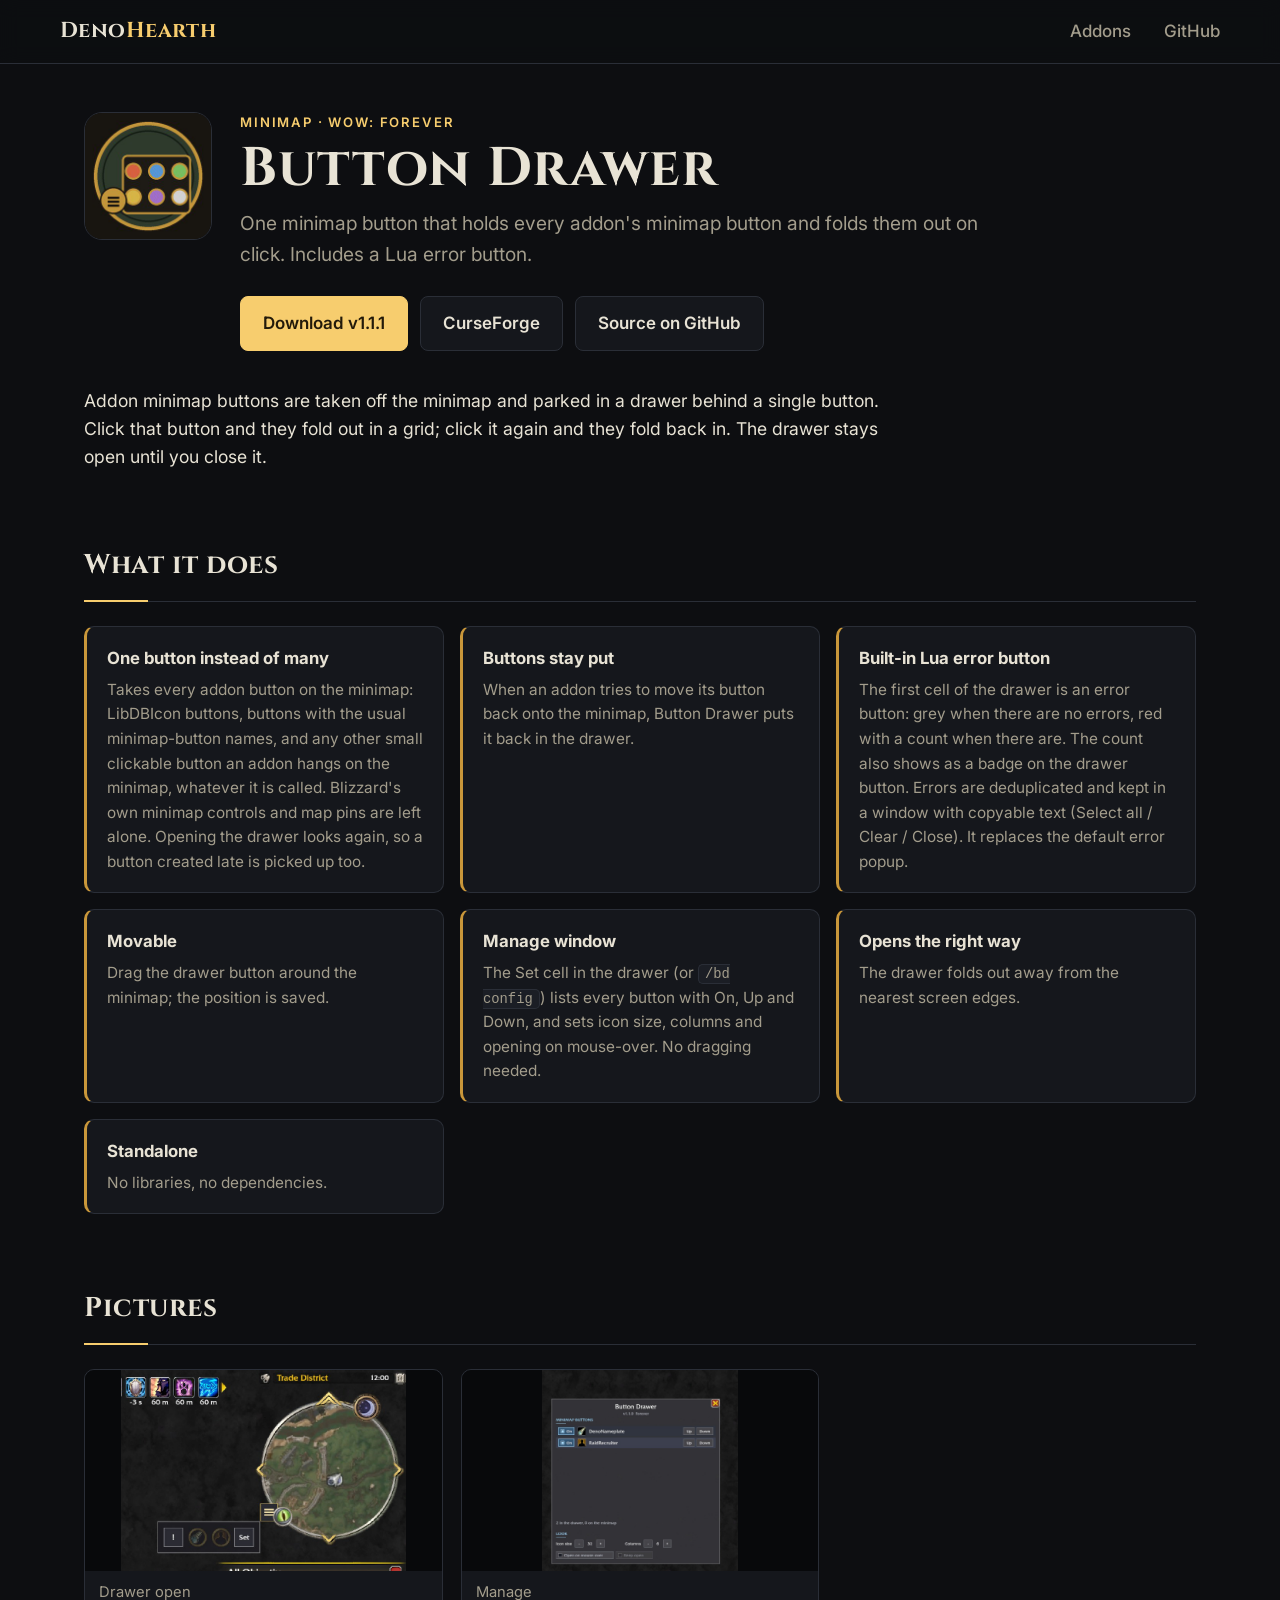
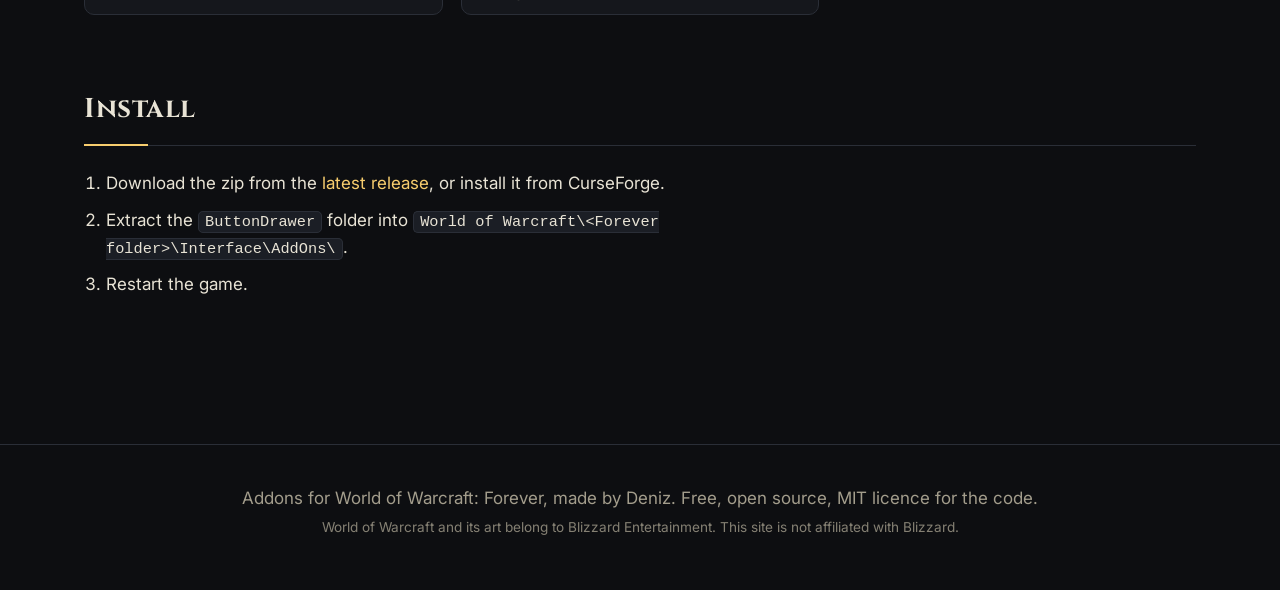
==== addons/button-drawer.html @ a5ec211a "Button Drawer 1.1.1, Deno Map 4K 1.3.0 Co-Authored-By: Claude Opus 5.5 <noreply@anthropic.com>" ====
<!doctype html>
<html lang="en">
<head>
<meta charset="utf-8">
<meta name="viewport" content="width=device-width, initial-scale=1">
<title>Button Drawer - addon for WoW: Forever</title>
<meta name="description" content="One minimap button that holds every addon&#x27;s minimap button and folds them out on click. Includes a Lua error button.">
<meta property="og:title" content="Button Drawer - addon for WoW: Forever">
<meta property="og:description" content="One minimap button that holds every addon&#x27;s minimap button and folds them out on click. Includes a Lua error button.">
<meta property="og:image" content="https://denohearth.github.io/img/banner.jpg">
<meta name="keywords" content="World of Warcraft Forever addons, WoW Forever addon, Classic Plus addons, 4K world map, HD minimap, nameplates, raid recruiting, DoT tracker, minimap button">
<link rel="preconnect" href="https://fonts.googleapis.com">
<link rel="preconnect" href="https://fonts.gstatic.com" crossorigin>
<link href="https://fonts.googleapis.com/css2?family=Cinzel:wght@600;700&family=Inter:wght@400;500;600&display=swap" rel="stylesheet">
<link rel="stylesheet" href="../assets/site.css">
<link rel="icon" href="../img/favicon.png">
</head>
<body>
<header class="top">
  <a class="brand" href="../index.html">Deno<span>Hearth</span></a>
  <nav>
    <a href="../index.html#addons">Addons</a>
    <a href="https://github.com/DenoHearth">GitHub</a>
  </nav>
</header>

<main class="addon">
  
  <section class="head">
    <img class="logo" src="../img/button-drawer-logo.jpg" alt="" width="128" height="128">
    <div>
      <p class="kind">Minimap · WoW: Forever</p>
      <h1>Button Drawer</h1>
      <p class="lead">One minimap button that holds every addon&#x27;s minimap button and folds them out on click. Includes a Lua error button.</p>
      <div class="buttons"><a class="btn primary" href="https://github.com/DenoHearth/ButtonDrawer/releases/latest">Download v1.1.1</a><a class="btn" href="https://www.curseforge.com/projects/1728651">CurseForge</a><a class="btn" href="https://github.com/DenoHearth/ButtonDrawer">Source on GitHub</a></div>
    </div>
  </section>
  <p class="intro">Addon minimap buttons are taken off the minimap and parked in a drawer behind a single button. Click that button and they fold out in a grid; click it again and they fold back in. The drawer stays open until you close it.</p>
  <section>
    <h2>What it does</h2>
    <ul class="features"><li><h3>One button instead of many</h3><p>Takes every addon button on the minimap: LibDBIcon buttons, buttons with the usual minimap-button names, and any other small clickable button an addon hangs on the minimap, whatever it is called. Blizzard&#x27;s own minimap controls and map pins are left alone. Opening the drawer looks again, so a button created late is picked up too.</p></li><li><h3>Buttons stay put</h3><p>When an addon tries to move its button back onto the minimap, Button Drawer puts it back in the drawer.</p></li><li><h3>Built-in Lua error button</h3><p>The first cell of the drawer is an error button: grey when there are no errors, red with a count when there are. The count also shows as a badge on the drawer button. Errors are deduplicated and kept in a window with copyable text (Select all / Clear / Close). It replaces the default error popup.</p></li><li><h3>Movable</h3><p>Drag the drawer button around the minimap; the position is saved.</p></li><li><h3>Manage window</h3><p>The Set cell in the drawer (or <code>/bd config</code>) lists every button with On, Up and Down, and sets icon size, columns and opening on mouse-over. No dragging needed.</p></li><li><h3>Opens the right way</h3><p>The drawer folds out away from the nearest screen edges.</p></li><li><h3>Standalone</h3><p>No libraries, no dependencies.</p></li></ul>
  </section>
  <section>
    <h2>Pictures</h2>
    <div class="gallery"><a class="shot" href="../img/ButtonDrawer-1-drawer-open.jpg"><img loading="lazy" src="../img/ButtonDrawer-1-drawer-open.jpg" width="740" height="520" alt="Button Drawer: Drawer open"><span>Drawer open</span></a><a class="shot" href="../img/ButtonDrawer-2-manage.jpg"><img loading="lazy" src="../img/ButtonDrawer-2-manage.jpg" width="920" height="940" alt="Button Drawer: Manage"><span>Manage</span></a></div>
  </section>
  <section>
    <h2>Install</h2>
    <ol class="steps"><li>Download the zip from the <a href="https://github.com/DenoHearth/ButtonDrawer/releases/latest">latest release</a>, or install it from CurseForge.</li><li>Extract the <code>ButtonDrawer</code> folder into <code>World of Warcraft\&lt;Forever folder&gt;\Interface\AddOns\</code>.</li><li>Restart the game.</li></ol>
  </section>
</main>

<footer>
  <p>Addons for World of Warcraft: Forever, made by Deniz. Free, open source, MIT licence for the code.</p>
  <p class="small">World of Warcraft and its art belong to Blizzard Entertainment. This site is not affiliated with Blizzard.</p>
</footer>
</body>
</html>
---- assets/site.css ----
:root {
  --bg: #0d0e11;
  --panel: #15171c;
  --panel-2: #1b1e25;
  --line: #2a2e37;
  --text: #e8e3d5;
  --dim: #a39d8c;
  --gold: #f7cd6e;
  --gold-deep: #c9973a;
  --max: 1160px;
}

* { box-sizing: border-box; }
html { scroll-behavior: smooth; }
body {
  margin: 0;
  background: var(--bg);
  color: var(--text);
  font: 17px/1.6 Inter, "Segoe UI", system-ui, sans-serif;
  -webkit-font-smoothing: antialiased;
}
img { max-width: 100%; height: auto; display: block; }
a { color: var(--gold); text-decoration: none; }
a:hover { text-decoration: underline; }
code {
  font: 0.9em Consolas, "Cascadia Mono", monospace;
  background: var(--panel-2);
  border: 1px solid var(--line);
  border-radius: 5px;
  padding: 1px 6px;
}
h1, h2, .brand { font-family: Cinzel, Georgia, serif; letter-spacing: 0.02em; }
h2 {
  font-size: 1.7rem;
  margin: 0 0 24px;
  padding-bottom: 12px;
  border-bottom: 1px solid var(--line);
}
h2::after {
  content: "";
  display: block;
  width: 64px;
  height: 2px;
  background: var(--gold);
  position: relative;
  top: 13px;
}
h3 { margin: 0 0 6px; font-size: 1.05rem; }

/* top bar */
.top {
  position: sticky; top: 0; z-index: 10;
  display: flex; align-items: center; justify-content: space-between;
  padding: 14px max(24px, calc((100vw - var(--max)) / 2));
  background: rgba(13, 14, 17, 0.86);
  backdrop-filter: blur(10px);
  border-bottom: 1px solid var(--line);
}
.brand { font-size: 1.35rem; font-weight: 700; color: var(--text); }
.brand span, .hero h1 span { color: var(--gold); }
.brand:hover { text-decoration: none; }
.top nav a { color: var(--dim); margin-left: 28px; font-weight: 500; }
.top nav a:hover { color: var(--gold); text-decoration: none; }

/* front page hero */
.hero {
  background:
    linear-gradient(180deg, rgba(13, 14, 17, 0.55) 0%, rgba(13, 14, 17, 0.82) 70%, var(--bg) 100%),
    url("../img/hero.jpg") center 30% / cover no-repeat;
  padding: 120px 24px 96px;
  text-align: center;
}
.hero .inner { max-width: 820px; margin: 0 auto; }
.hero h1 { font-size: clamp(3rem, 9vw, 6rem); margin: 6px 0 14px; line-height: 1; text-shadow: 0 4px 24px rgba(0, 0, 0, 0.6); }
.kind { color: var(--gold); font-size: 0.82rem; font-weight: 600; letter-spacing: 0.14em; text-transform: uppercase; margin: 0 0 6px; }
.lead { font-size: 1.2rem; color: var(--text); margin: 0 0 26px; }

.buttons { display: flex; flex-wrap: wrap; gap: 12px; }
.hero .buttons { justify-content: center; }
.btn {
  display: inline-block;
  padding: 13px 22px;
  min-height: 48px;
  border: 1px solid var(--line);
  border-radius: 8px;
  background: var(--panel);
  color: var(--text);
  font-weight: 600;
}
.btn:hover { border-color: var(--gold); text-decoration: none; }
.btn.primary { background: var(--gold); border-color: var(--gold); color: #231a0a; }
.btn.primary:hover { background: #ffdc8c; }

main { max-width: var(--max); margin: 0 auto; padding: 0 24px 40px; }
main > section, main.addon > section { margin-top: 72px; }

/* addon cards */
.cards { display: grid; grid-template-columns: repeat(auto-fill, minmax(320px, 1fr)); gap: 22px; }
.card {
  display: block;
  background: var(--panel);
  border: 1px solid var(--line);
  border-radius: 12px;
  overflow: hidden;
  color: var(--text);
  transition: transform 0.15s ease, border-color 0.15s ease;
}
.card:hover { transform: translateY(-4px); border-color: var(--gold-deep); text-decoration: none; }
.card .thumb { aspect-ratio: 16 / 9; background: #08090b; overflow: hidden; }
.card .thumb img { width: 100%; height: 100%; object-fit: cover; }
.card .meta { display: flex; align-items: center; gap: 14px; padding: 18px 20px 0; }
.card .meta .logo { border-radius: 10px; border: 1px solid var(--line); }
.card .meta .kind { margin: 0; color: var(--dim); letter-spacing: 0.08em; }
.card > p { margin: 12px 20px 22px; color: var(--dim); }

/* feature lists */
.features { list-style: none; margin: 0; padding: 0; display: grid; grid-template-columns: repeat(auto-fill, minmax(300px, 1fr)); gap: 16px; }
.features li { background: var(--panel); border: 1px solid var(--line); border-left: 3px solid var(--gold-deep); border-radius: 10px; padding: 18px 20px; }
.features p { margin: 0; color: var(--dim); font-size: 0.96rem; }
.features h3 { color: var(--text); }

/* addon page */
.addon .wide { width: 100%; border-radius: 0 0 14px 14px; border: 1px solid var(--line); border-top: 0; }
.addon .head { display: flex; gap: 28px; align-items: flex-start; margin-top: 48px; }
.addon .head .logo { border-radius: 18px; border: 1px solid var(--line); flex: none; }
.addon h1 { font-size: clamp(2.2rem, 5vw, 3.4rem); margin: 0 0 10px; line-height: 1.1; }
.addon .lead { color: var(--dim); max-width: 760px; }
.intro { margin-top: 36px; font-size: 1.1rem; max-width: 820px; }

.gallery { display: grid; grid-template-columns: repeat(auto-fill, minmax(340px, 1fr)); gap: 18px; }
.shot { display: block; background: var(--panel); border: 1px solid var(--line); border-radius: 10px; overflow: hidden; color: var(--dim); }
.shot:hover { border-color: var(--gold-deep); text-decoration: none; }
.shot img { width: 100%; aspect-ratio: 16 / 9; object-fit: contain; background: #08090b; }
.shot span { display: block; padding: 10px 14px; font-size: 0.92rem; }

.steps { margin: 0; padding-left: 22px; max-width: 820px; }
.steps li { margin-bottom: 10px; }

footer { margin-top: 96px; padding: 36px 24px 48px; border-top: 1px solid var(--line); text-align: center; color: var(--dim); }
footer p { margin: 4px 0; }
footer .small { font-size: 0.85rem; opacity: 0.8; }

@media (max-width: 640px) {
  .addon .head { flex-direction: column; gap: 16px; }
  .hero { padding: 80px 20px 64px; }
  .top nav a { margin-left: 18px; }
}
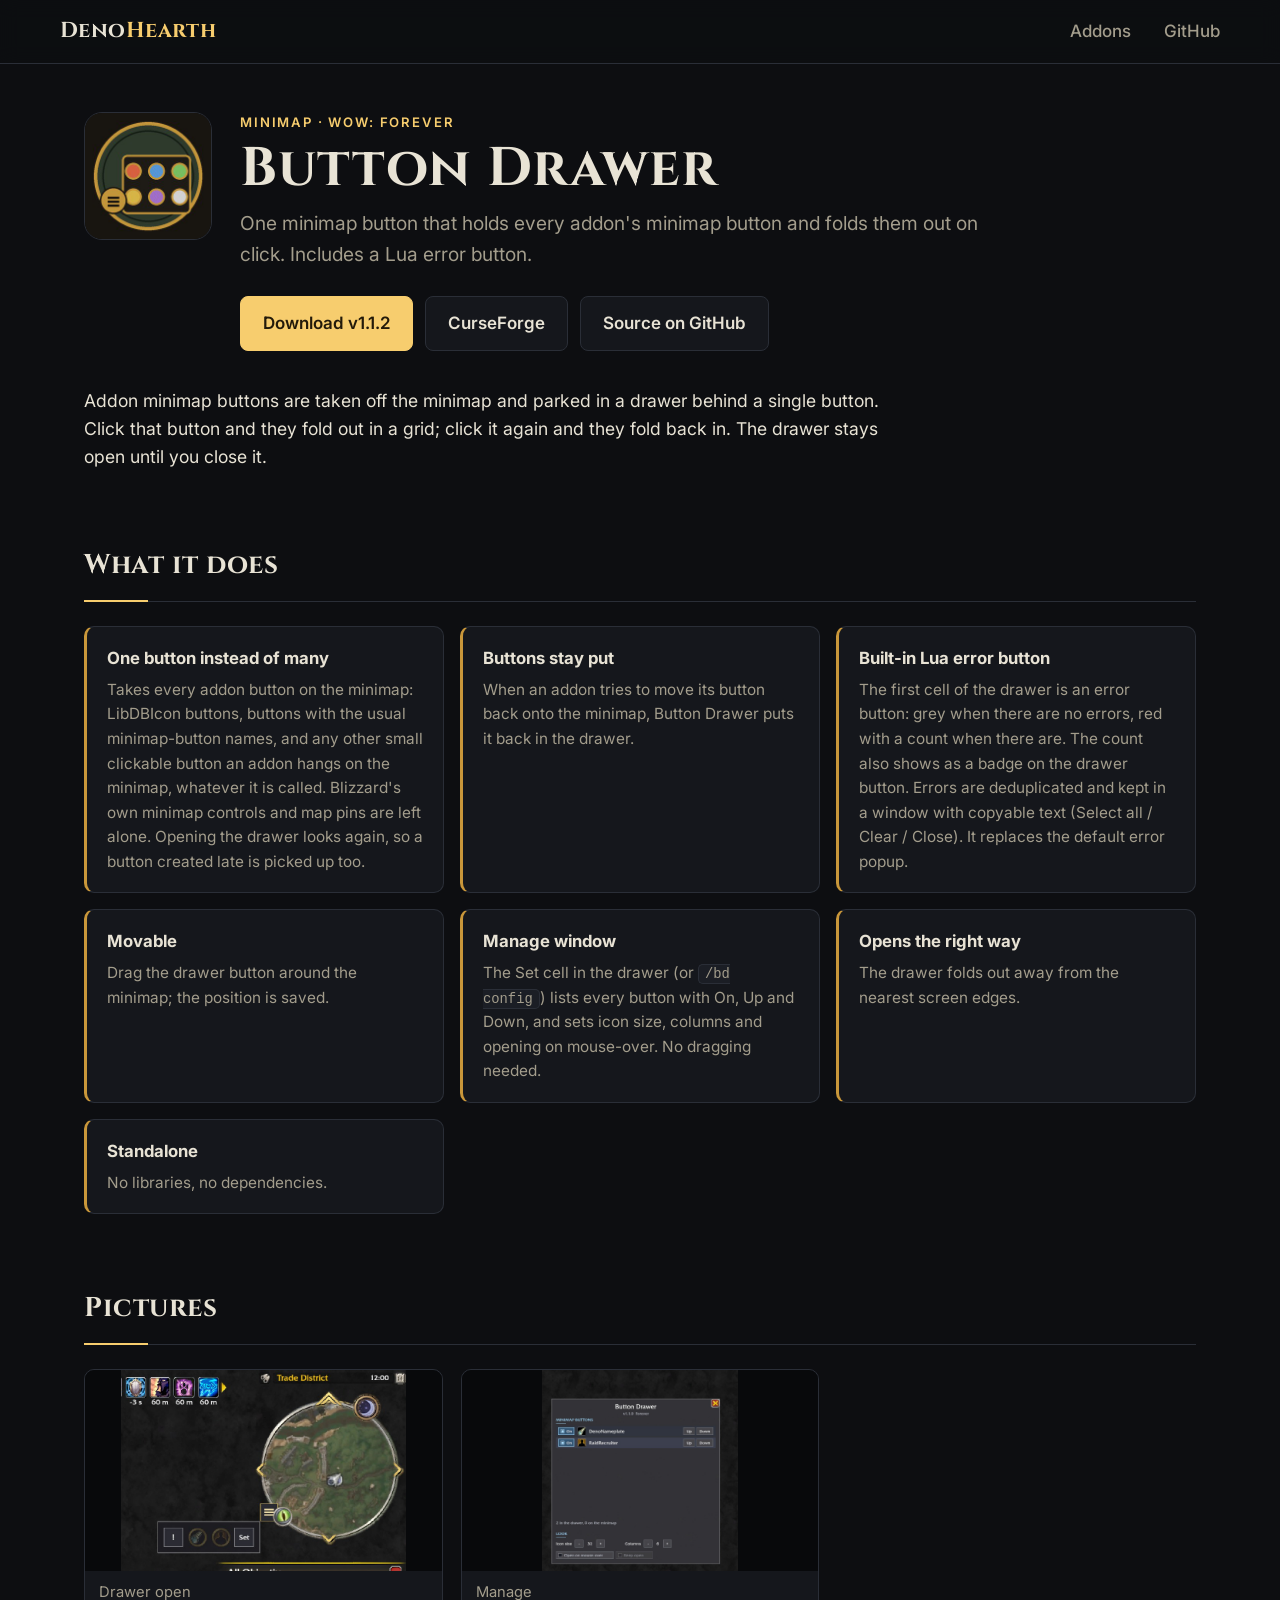
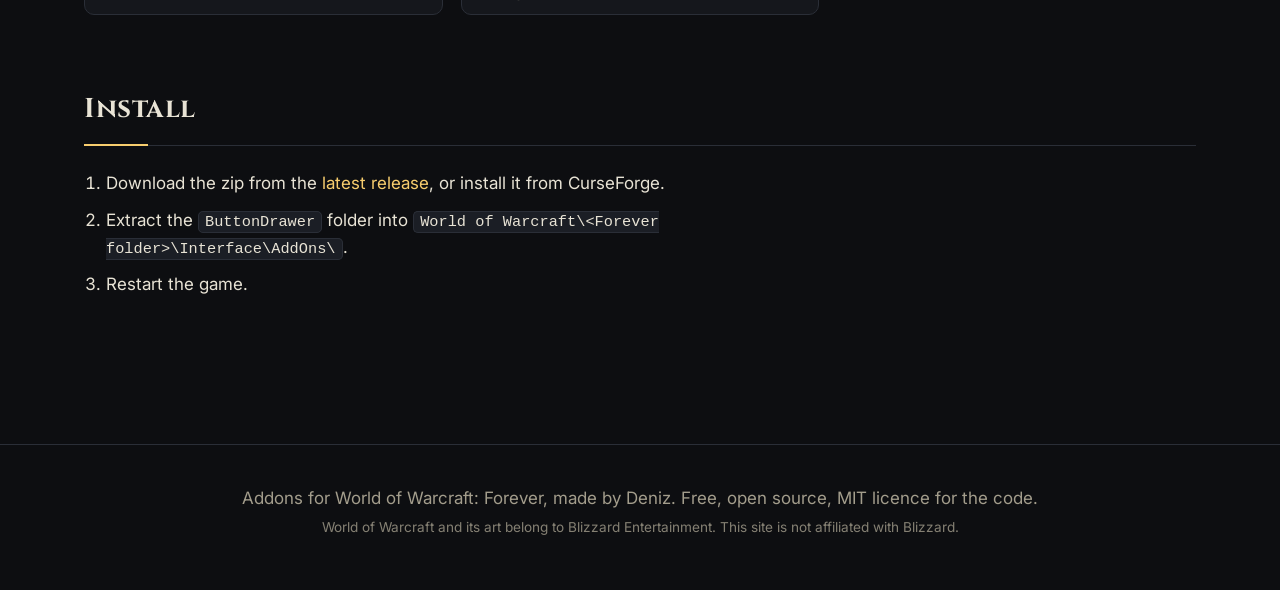
==== commit 726c2593: "Button Drawer 1.1.2 Co-Authored-By: Claude Opus 5.5 <noreply@anthropic.com>" ====
--- a/addons/button-drawer.html
+++ b/addons/button-drawer.html
@@ -32,7 +32,7 @@
       <p class="kind">Minimap · WoW: Forever</p>
       <h1>Button Drawer</h1>
       <p class="lead">One minimap button that holds every addon&#x27;s minimap button and folds them out on click. Includes a Lua error button.</p>
-      <div class="buttons"><a class="btn primary" href="https://github.com/DenoHearth/ButtonDrawer/releases/latest">Download v1.1.1</a><a class="btn" href="https://www.curseforge.com/projects/1728651">CurseForge</a><a class="btn" href="https://github.com/DenoHearth/ButtonDrawer">Source on GitHub</a></div>
+      <div class="buttons"><a class="btn primary" href="https://github.com/DenoHearth/ButtonDrawer/releases/latest">Download v1.1.2</a><a class="btn" href="https://www.curseforge.com/projects/1728651">CurseForge</a><a class="btn" href="https://github.com/DenoHearth/ButtonDrawer">Source on GitHub</a></div>
     </div>
   </section>
   <p class="intro">Addon minimap buttons are taken off the minimap and parked in a drawer behind a single button. Click that button and they fold out in a grid; click it again and they fold back in. The drawer stays open until you close it.</p>
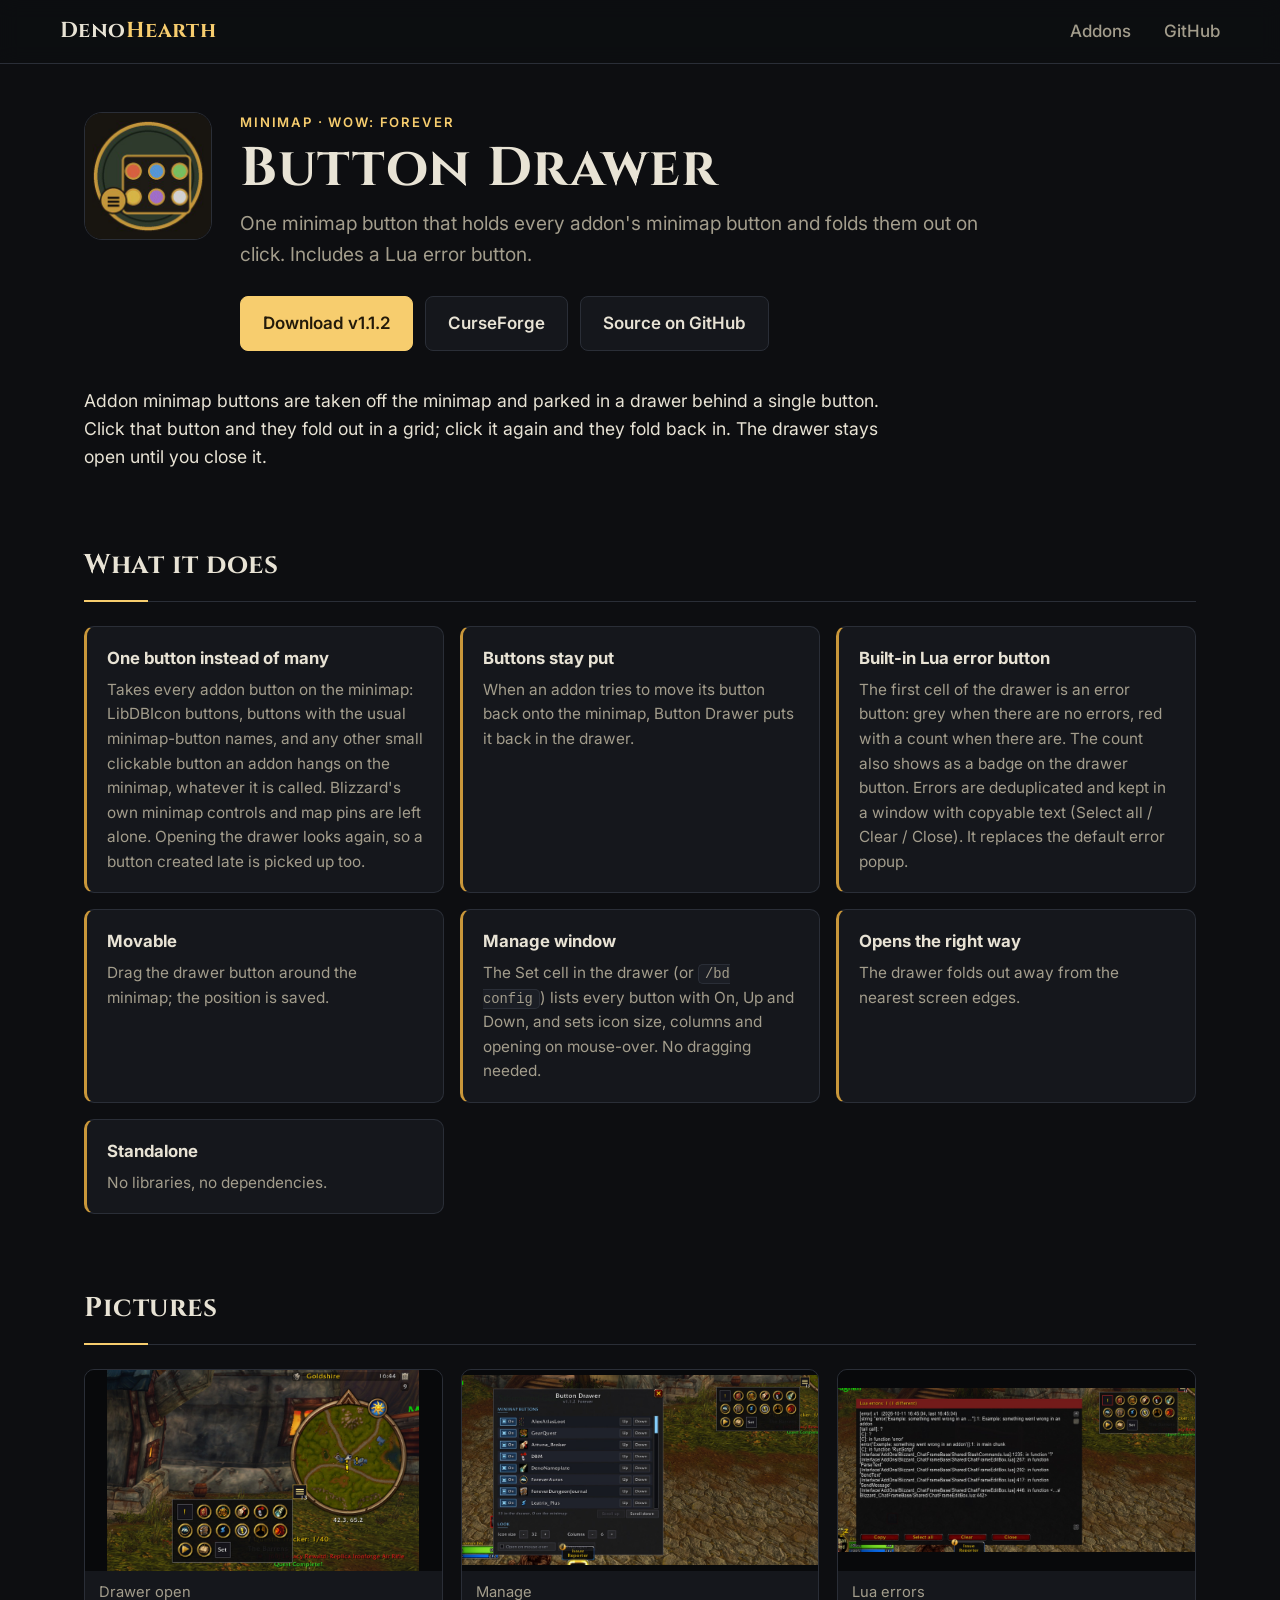
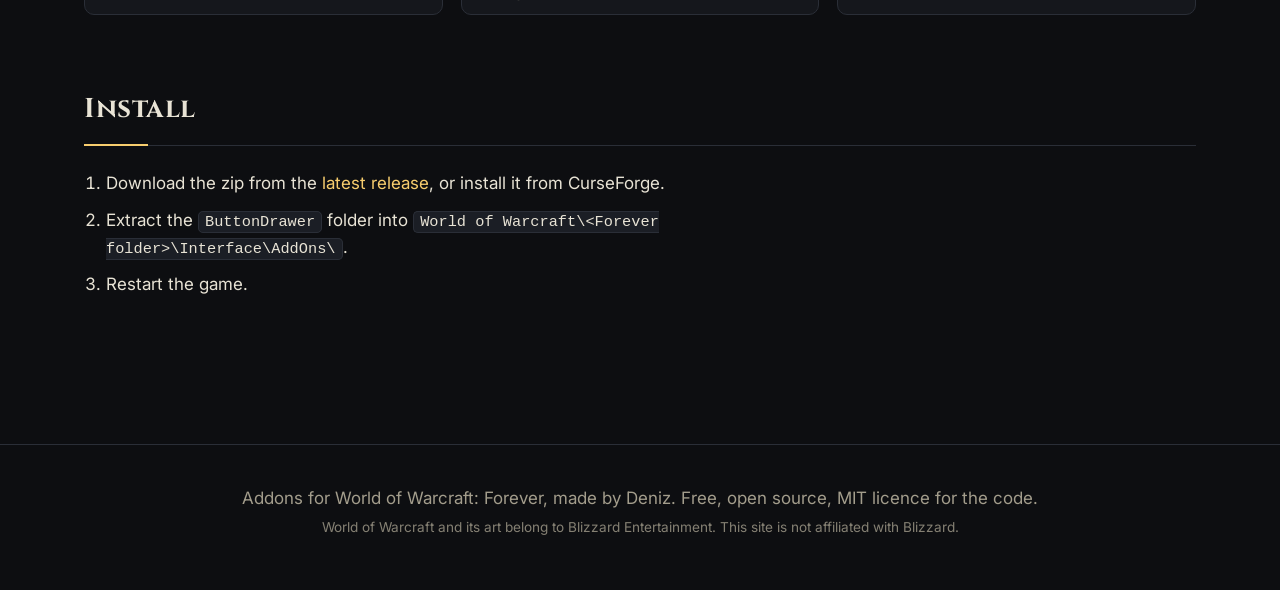
==== commit 98d39ca5: "Button Drawer: new gallery pictures (1.1.2) Co-Authored-By: Claude Opus 5.5 <noreply@anthropic.com>" ====
--- a/addons/button-drawer.html
+++ b/addons/button-drawer.html
@@ -42,7 +42,7 @@
   </section>
   <section>
     <h2>Pictures</h2>
-    <div class="gallery"><a class="shot" href="../img/ButtonDrawer-1-drawer-open.jpg"><img loading="lazy" src="../img/ButtonDrawer-1-drawer-open.jpg" width="740" height="520" alt="Button Drawer: Drawer open"><span>Drawer open</span></a><a class="shot" href="../img/ButtonDrawer-2-manage.jpg"><img loading="lazy" src="../img/ButtonDrawer-2-manage.jpg" width="920" height="940" alt="Button Drawer: Manage"><span>Manage</span></a></div>
+    <div class="gallery"><a class="shot" href="../img/ButtonDrawer-1-drawer-open.jpg"><img loading="lazy" src="../img/ButtonDrawer-1-drawer-open.jpg" width="1680" height="1080" alt="Button Drawer: Drawer open"><span>Drawer open</span></a><a class="shot" href="../img/ButtonDrawer-2-manage.jpg"><img loading="lazy" src="../img/ButtonDrawer-2-manage.jpg" width="1800" height="959" alt="Button Drawer: Manage"><span>Manage</span></a><a class="shot" href="../img/ButtonDrawer-3-lua-errors.jpg"><img loading="lazy" src="../img/ButtonDrawer-3-lua-errors.jpg" width="1800" height="827" alt="Button Drawer: Lua errors"><span>Lua errors</span></a></div>
   </section>
   <section>
     <h2>Install</h2>
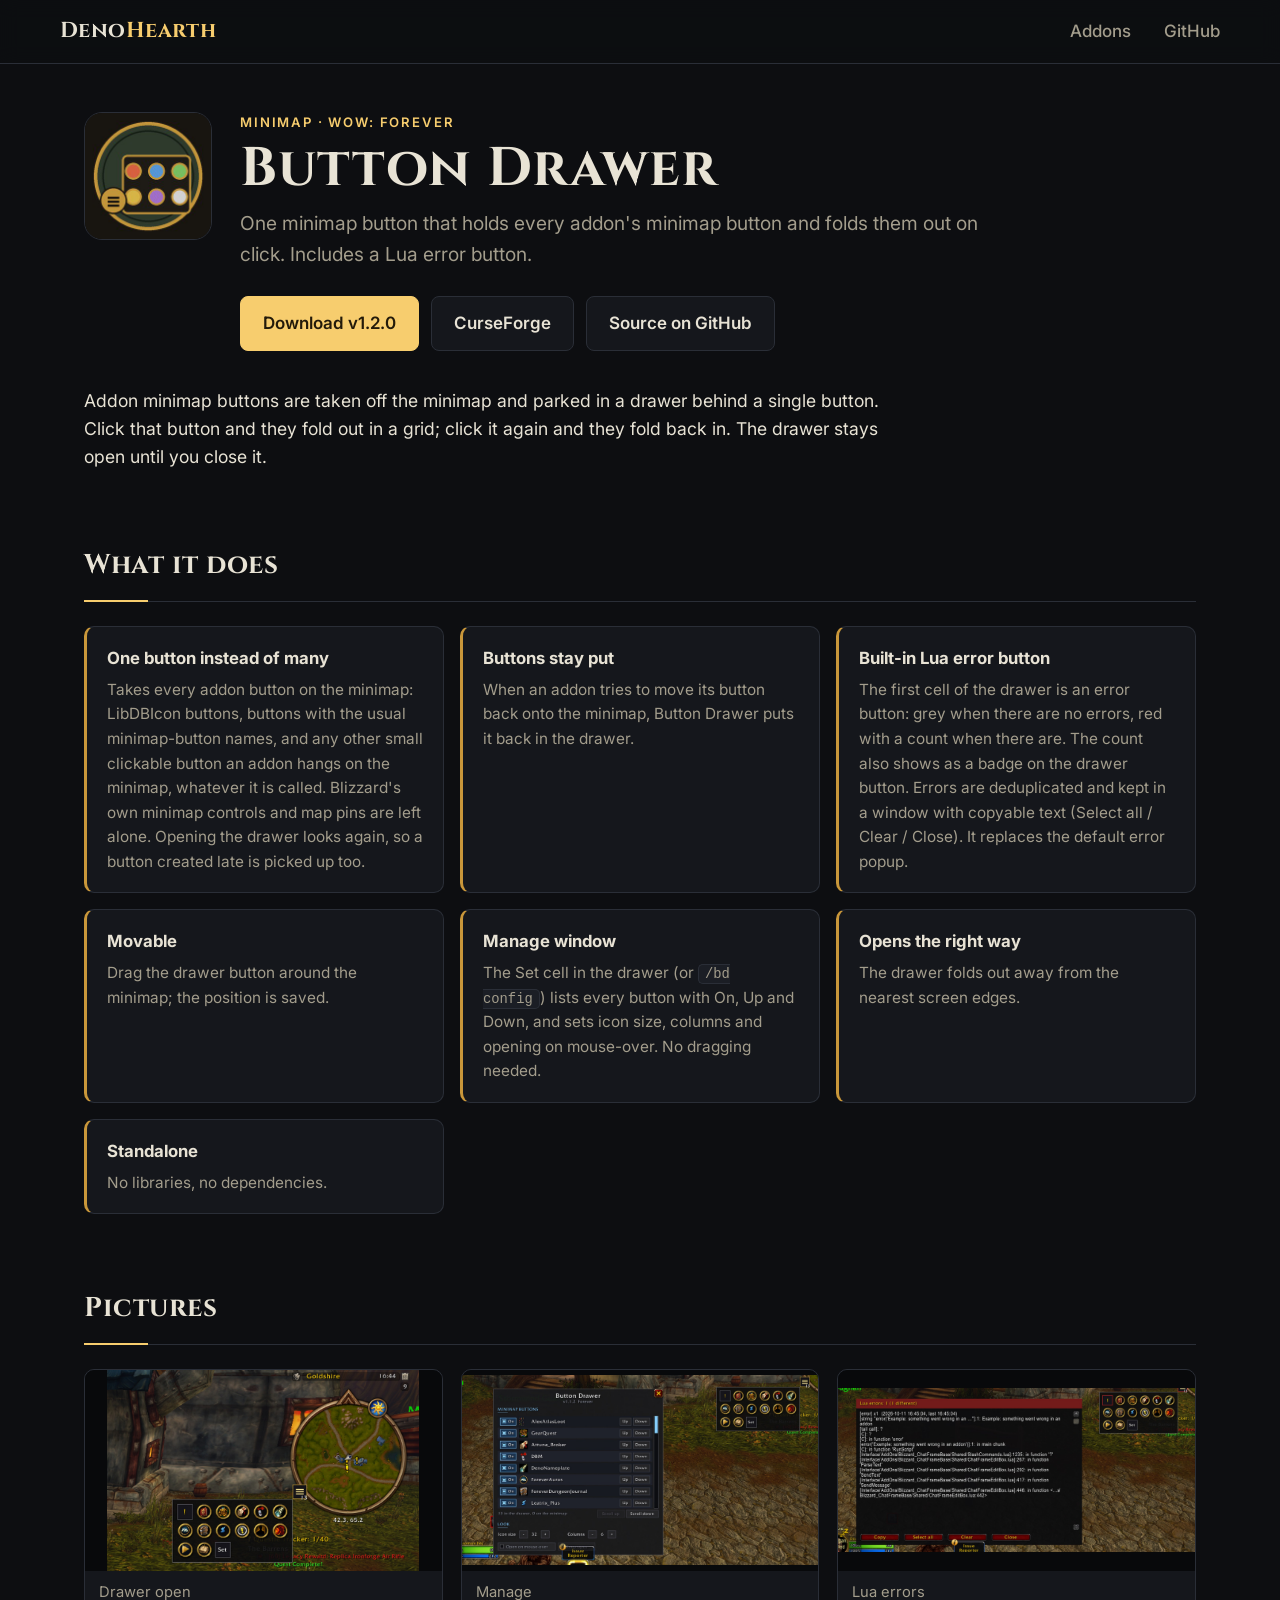
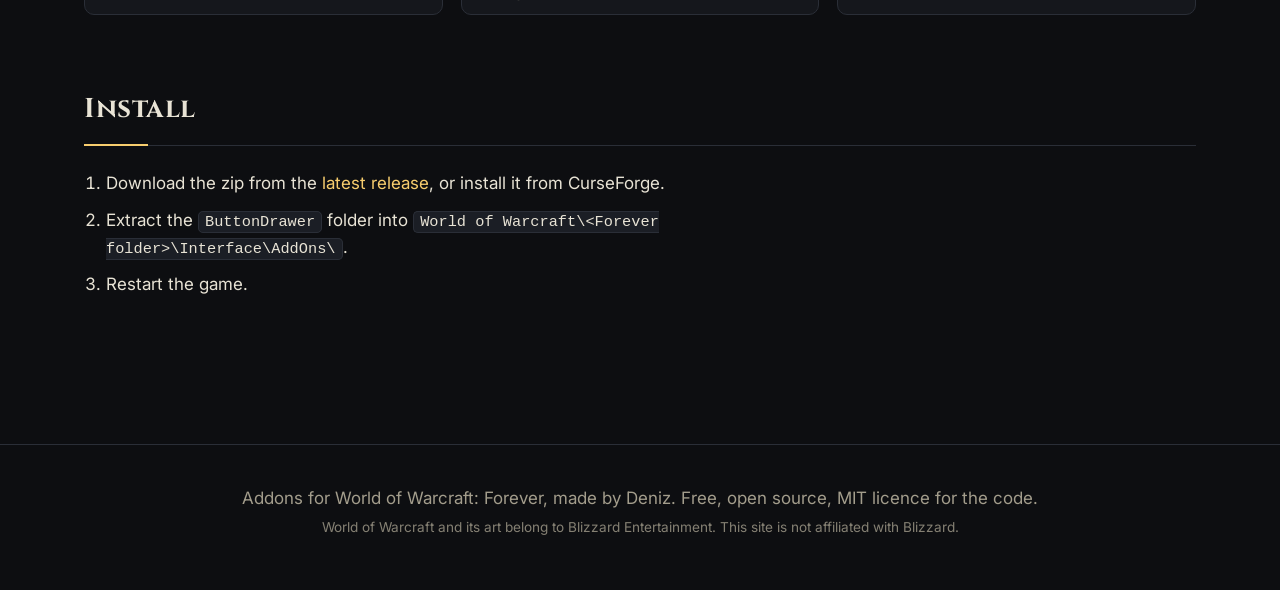
==== commit fcc6d7a3: "Button Drawer 1.2.0 Co-Authored-By: Claude Opus 5.5 <noreply@anthropic.com>" ====
--- a/addons/button-drawer.html
+++ b/addons/button-drawer.html
@@ -32,7 +32,7 @@
       <p class="kind">Minimap · WoW: Forever</p>
       <h1>Button Drawer</h1>
       <p class="lead">One minimap button that holds every addon&#x27;s minimap button and folds them out on click. Includes a Lua error button.</p>
-      <div class="buttons"><a class="btn primary" href="https://github.com/DenoHearth/ButtonDrawer/releases/latest">Download v1.1.2</a><a class="btn" href="https://www.curseforge.com/projects/1728651">CurseForge</a><a class="btn" href="https://github.com/DenoHearth/ButtonDrawer">Source on GitHub</a></div>
+      <div class="buttons"><a class="btn primary" href="https://github.com/DenoHearth/ButtonDrawer/releases/latest">Download v1.2.0</a><a class="btn" href="https://www.curseforge.com/projects/1728651">CurseForge</a><a class="btn" href="https://github.com/DenoHearth/ButtonDrawer">Source on GitHub</a></div>
     </div>
   </section>
   <p class="intro">Addon minimap buttons are taken off the minimap and parked in a drawer behind a single button. Click that button and they fold out in a grid; click it again and they fold back in. The drawer stays open until you close it.</p>
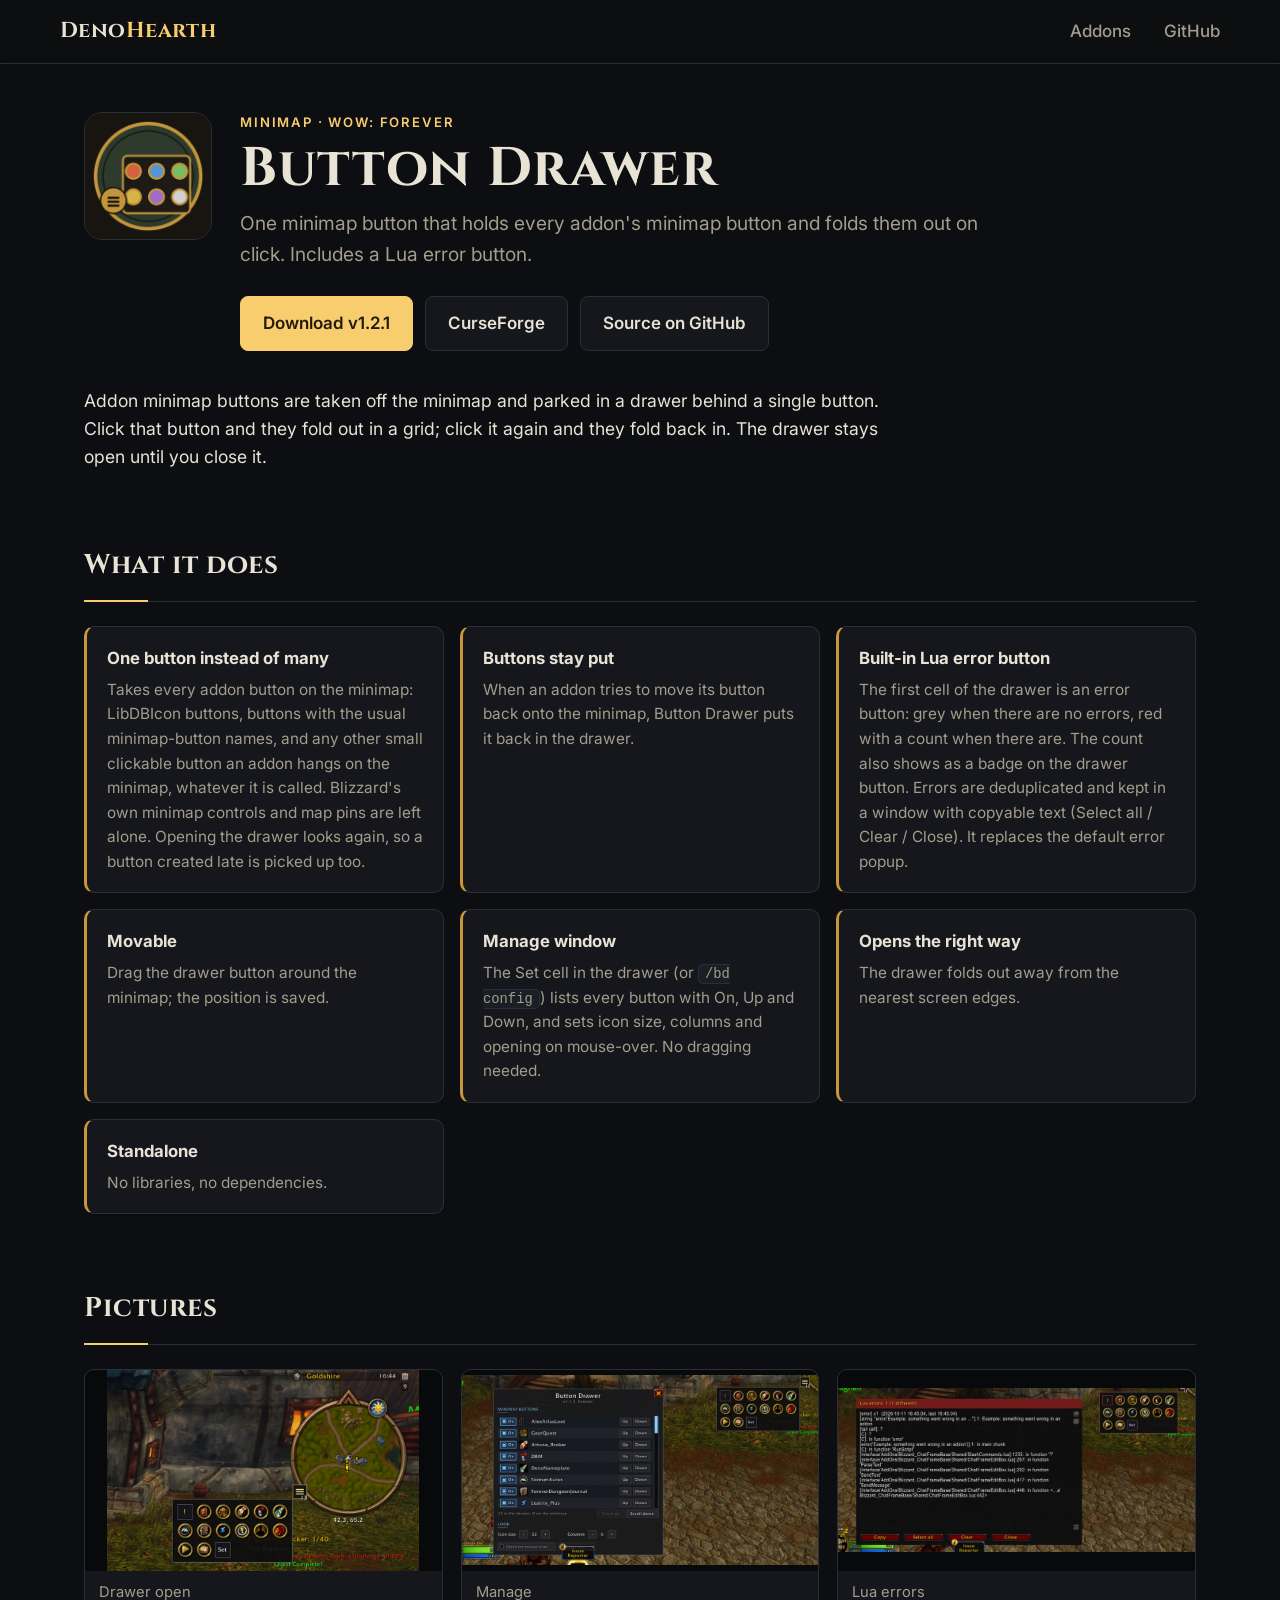
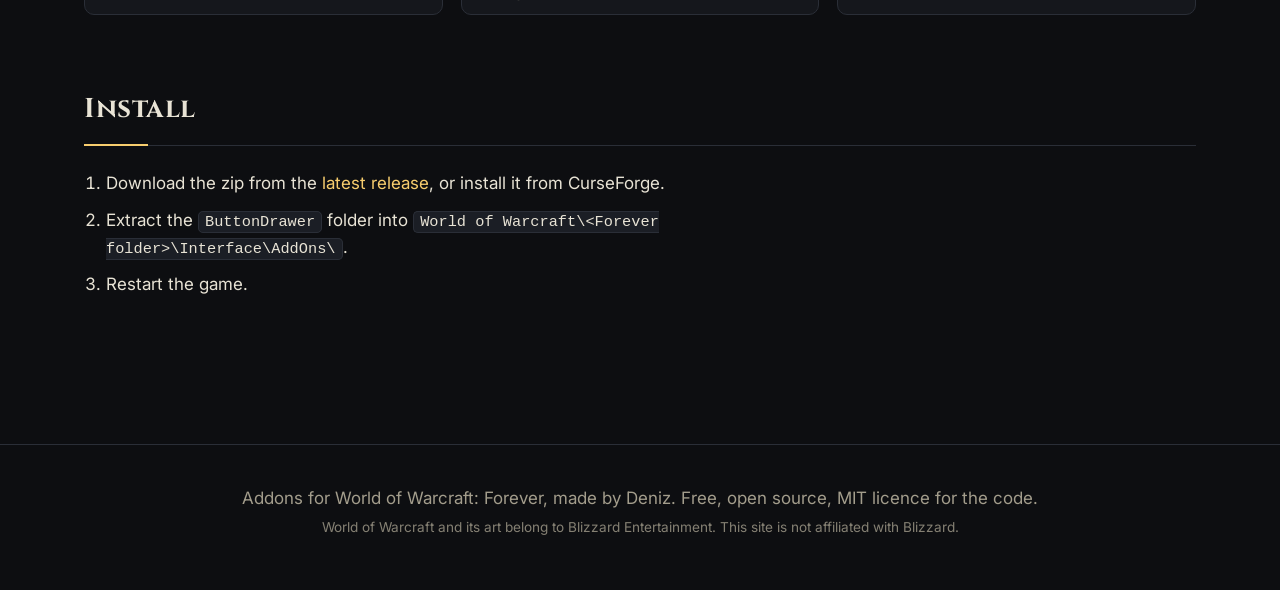
==== commit cf05e292: "Deno Nameplate 1.3.7 Co-Authored-By: Claude Opus 5.5 <noreply@anthropic.com>" ====
--- a/addons/button-drawer.html
+++ b/addons/button-drawer.html
@@ -32,7 +32,7 @@
       <p class="kind">Minimap · WoW: Forever</p>
       <h1>Button Drawer</h1>
       <p class="lead">One minimap button that holds every addon&#x27;s minimap button and folds them out on click. Includes a Lua error button.</p>
-      <div class="buttons"><a class="btn primary" href="https://github.com/DenoHearth/ButtonDrawer/releases/latest">Download v1.2.0</a><a class="btn" href="https://www.curseforge.com/projects/1728651">CurseForge</a><a class="btn" href="https://github.com/DenoHearth/ButtonDrawer">Source on GitHub</a></div>
+      <div class="buttons"><a class="btn primary" href="https://github.com/DenoHearth/ButtonDrawer/releases/latest">Download v1.2.1</a><a class="btn" href="https://www.curseforge.com/projects/1728651">CurseForge</a><a class="btn" href="https://github.com/DenoHearth/ButtonDrawer">Source on GitHub</a></div>
     </div>
   </section>
   <p class="intro">Addon minimap buttons are taken off the minimap and parked in a drawer behind a single button. Click that button and they fold out in a grid; click it again and they fold back in. The drawer stays open until you close it.</p>
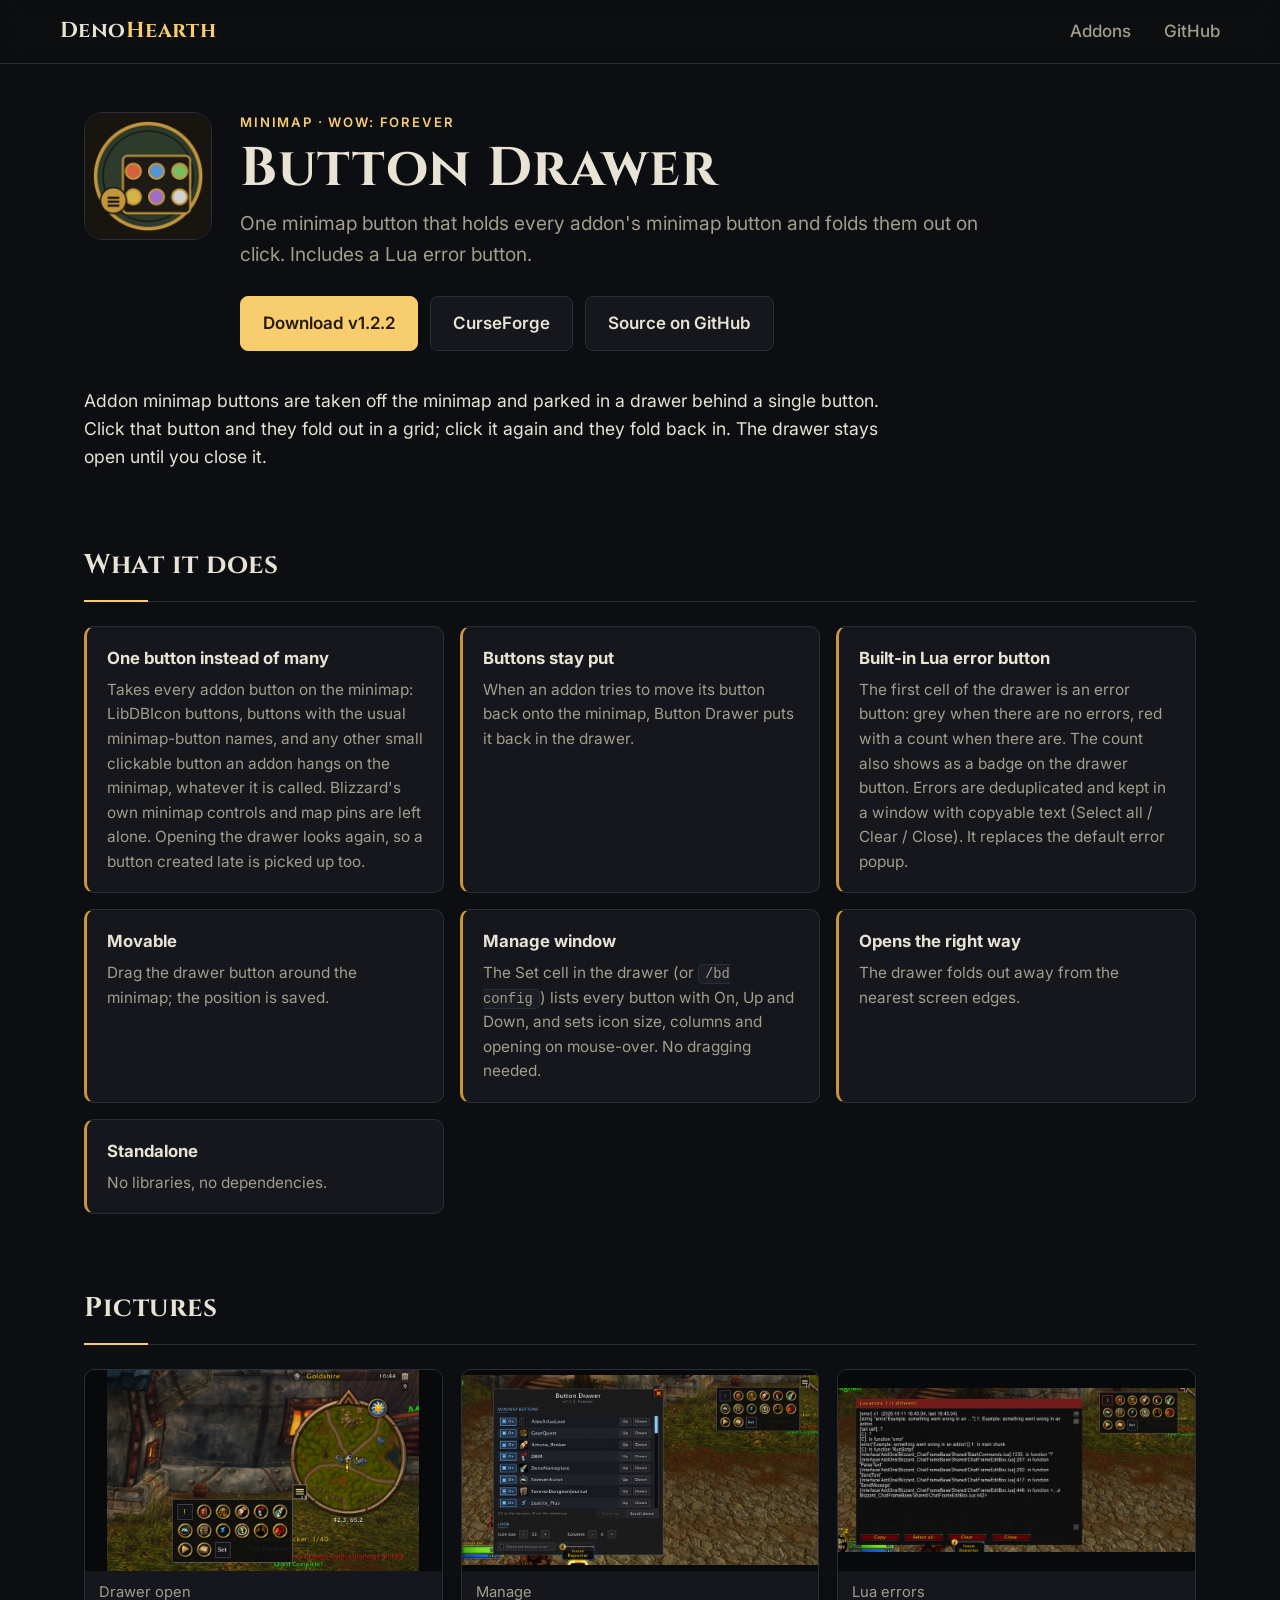
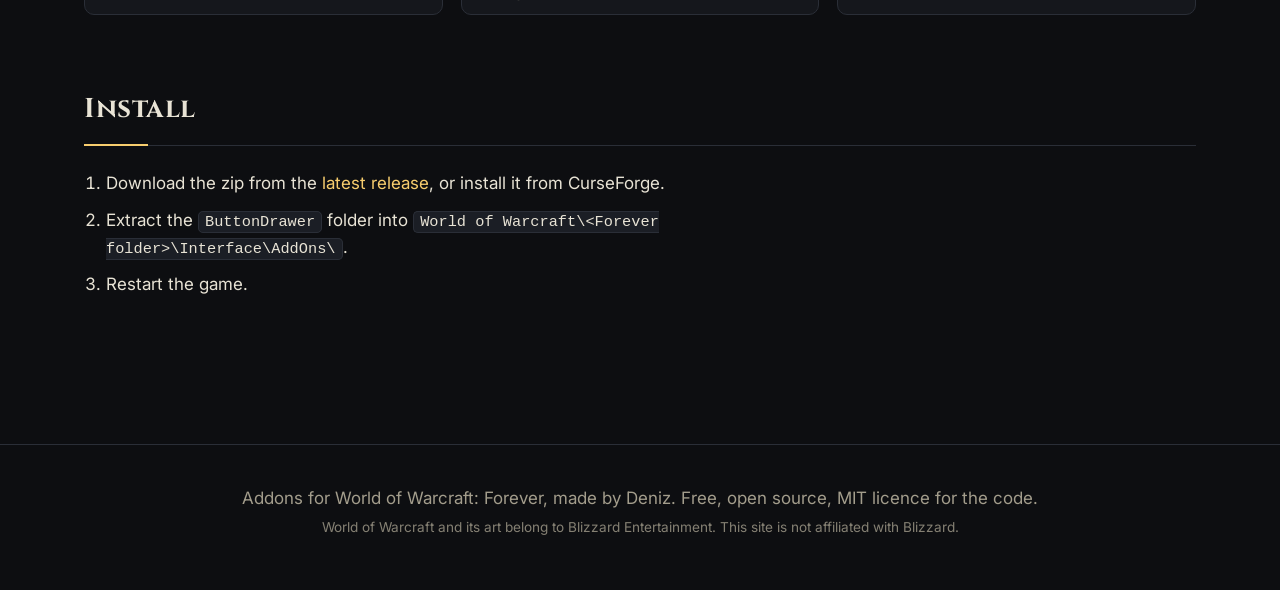
==== commit 587d06e1: "Deno Nameplate 1.4.1 Co-Authored-By: Claude Opus 5.5 <noreply@anthropic.com>" ====
--- a/addons/button-drawer.html
+++ b/addons/button-drawer.html
@@ -32,7 +32,7 @@
       <p class="kind">Minimap · WoW: Forever</p>
       <h1>Button Drawer</h1>
       <p class="lead">One minimap button that holds every addon&#x27;s minimap button and folds them out on click. Includes a Lua error button.</p>
-      <div class="buttons"><a class="btn primary" href="https://github.com/DenoHearth/ButtonDrawer/releases/latest">Download v1.2.1</a><a class="btn" href="https://www.curseforge.com/projects/1728651">CurseForge</a><a class="btn" href="https://github.com/DenoHearth/ButtonDrawer">Source on GitHub</a></div>
+      <div class="buttons"><a class="btn primary" href="https://github.com/DenoHearth/ButtonDrawer/releases/latest">Download v1.2.2</a><a class="btn" href="https://www.curseforge.com/projects/1728651">CurseForge</a><a class="btn" href="https://github.com/DenoHearth/ButtonDrawer">Source on GitHub</a></div>
     </div>
   </section>
   <p class="intro">Addon minimap buttons are taken off the minimap and parked in a drawer behind a single button. Click that button and they fold out in a grid; click it again and they fold back in. The drawer stays open until you close it.</p>
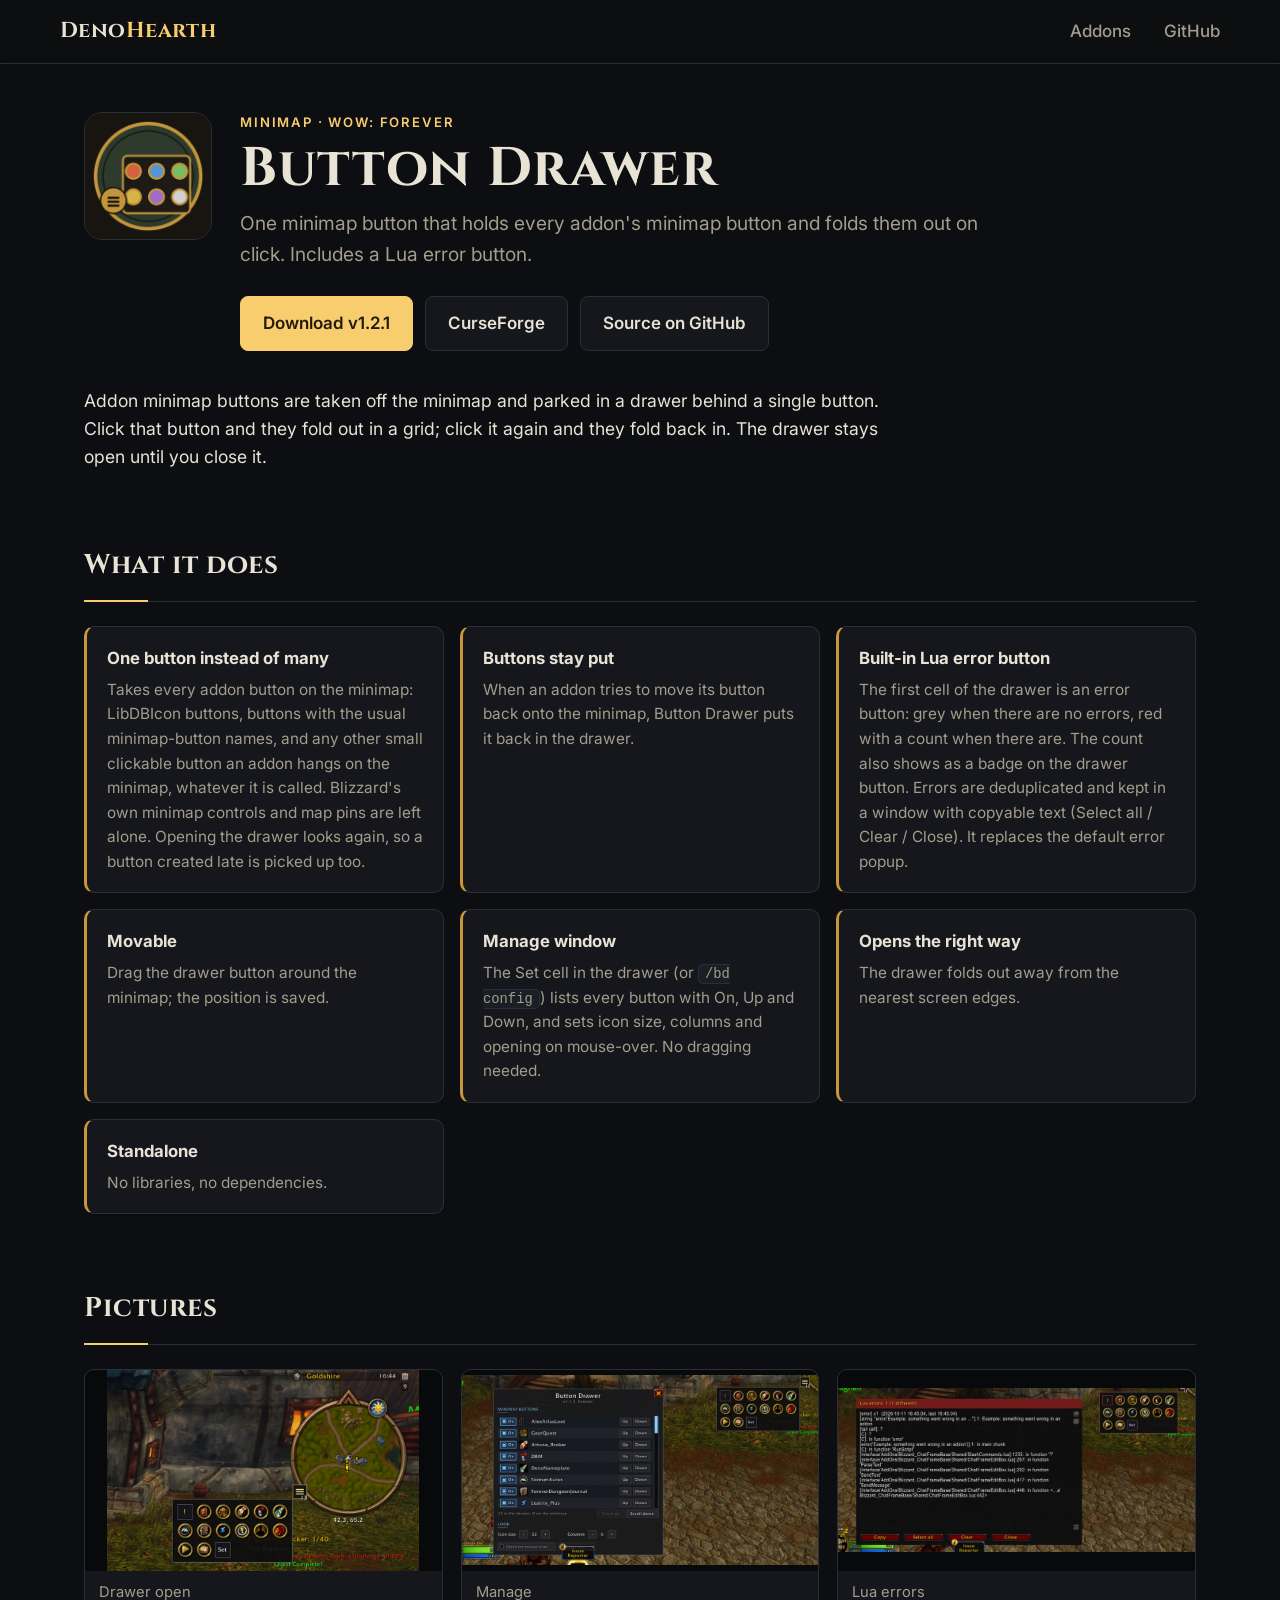
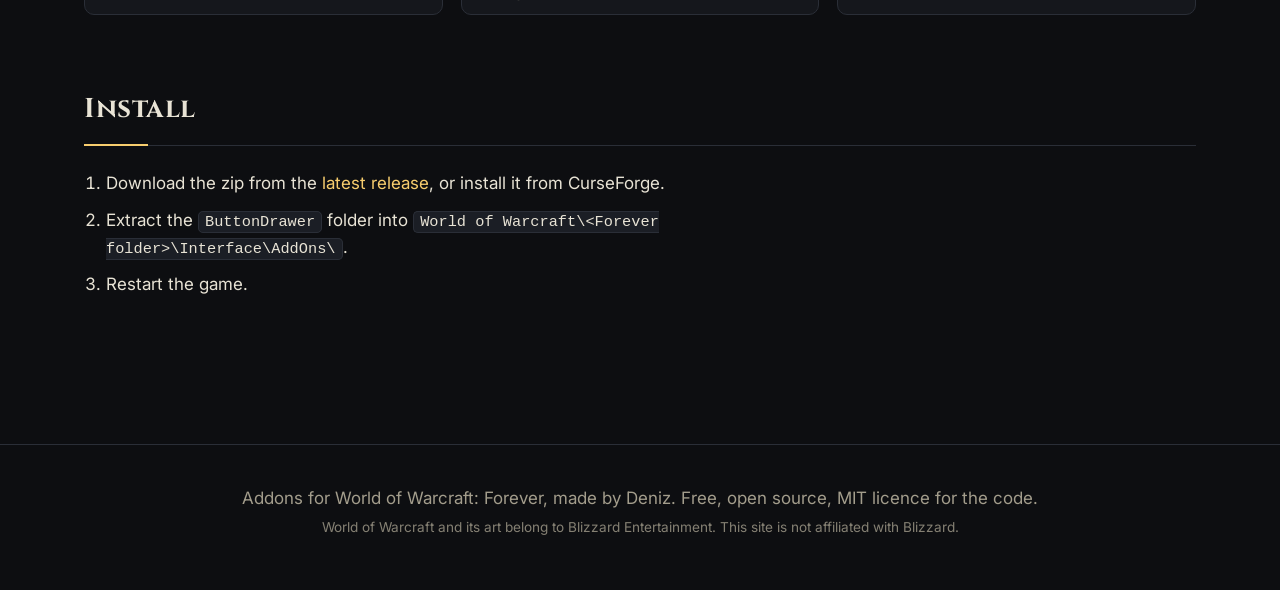
==== commit 6e256473: "Button Drawer: keep the released version on its page Co-Authored-By: Claude Opus 5.5 <noreply@anthro" ====
--- a/addons/button-drawer.html
+++ b/addons/button-drawer.html
@@ -32,7 +32,7 @@
       <p class="kind">Minimap · WoW: Forever</p>
       <h1>Button Drawer</h1>
       <p class="lead">One minimap button that holds every addon&#x27;s minimap button and folds them out on click. Includes a Lua error button.</p>
-      <div class="buttons"><a class="btn primary" href="https://github.com/DenoHearth/ButtonDrawer/releases/latest">Download v1.2.2</a><a class="btn" href="https://www.curseforge.com/projects/1728651">CurseForge</a><a class="btn" href="https://github.com/DenoHearth/ButtonDrawer">Source on GitHub</a></div>
+      <div class="buttons"><a class="btn primary" href="https://github.com/DenoHearth/ButtonDrawer/releases/latest">Download v1.2.1</a><a class="btn" href="https://www.curseforge.com/projects/1728651">CurseForge</a><a class="btn" href="https://github.com/DenoHearth/ButtonDrawer">Source on GitHub</a></div>
     </div>
   </section>
   <p class="intro">Addon minimap buttons are taken off the minimap and parked in a drawer behind a single button. Click that button and they fold out in a grid; click it again and they fold back in. The drawer stays open until you close it.</p>
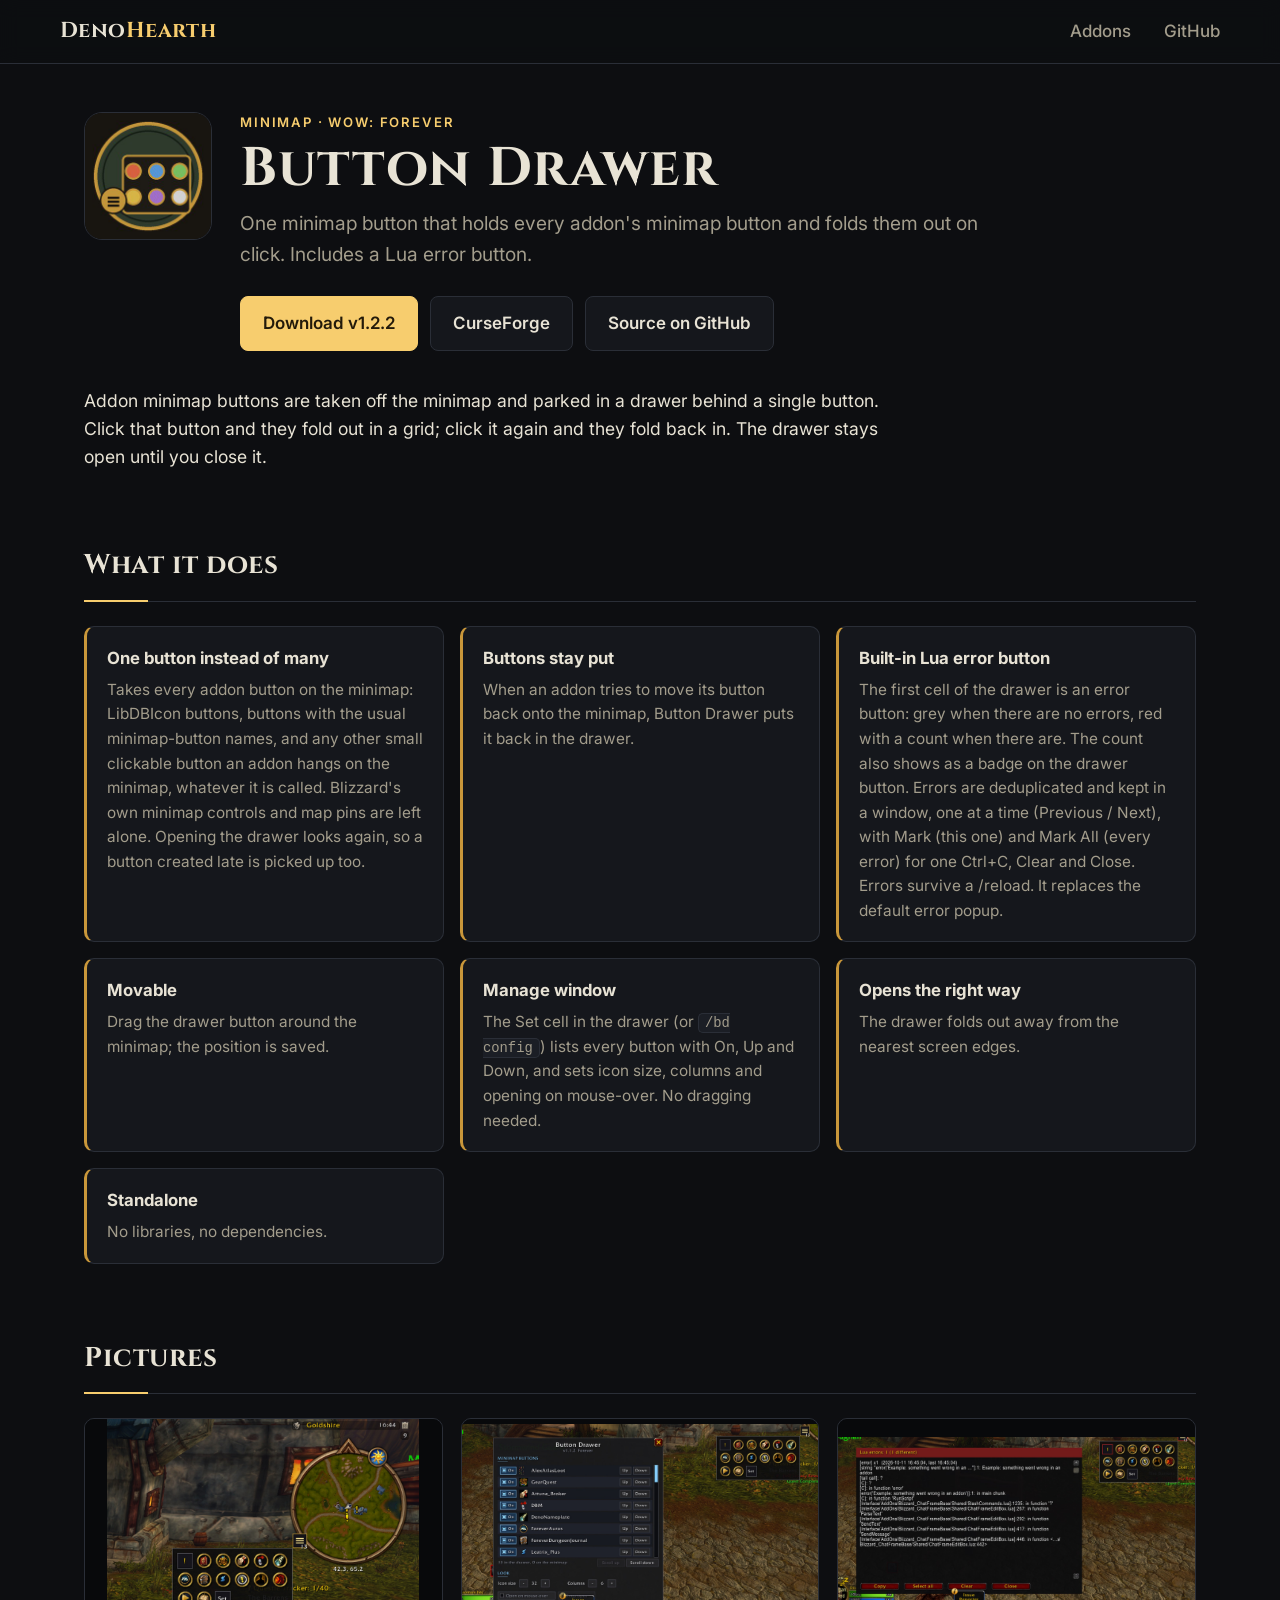
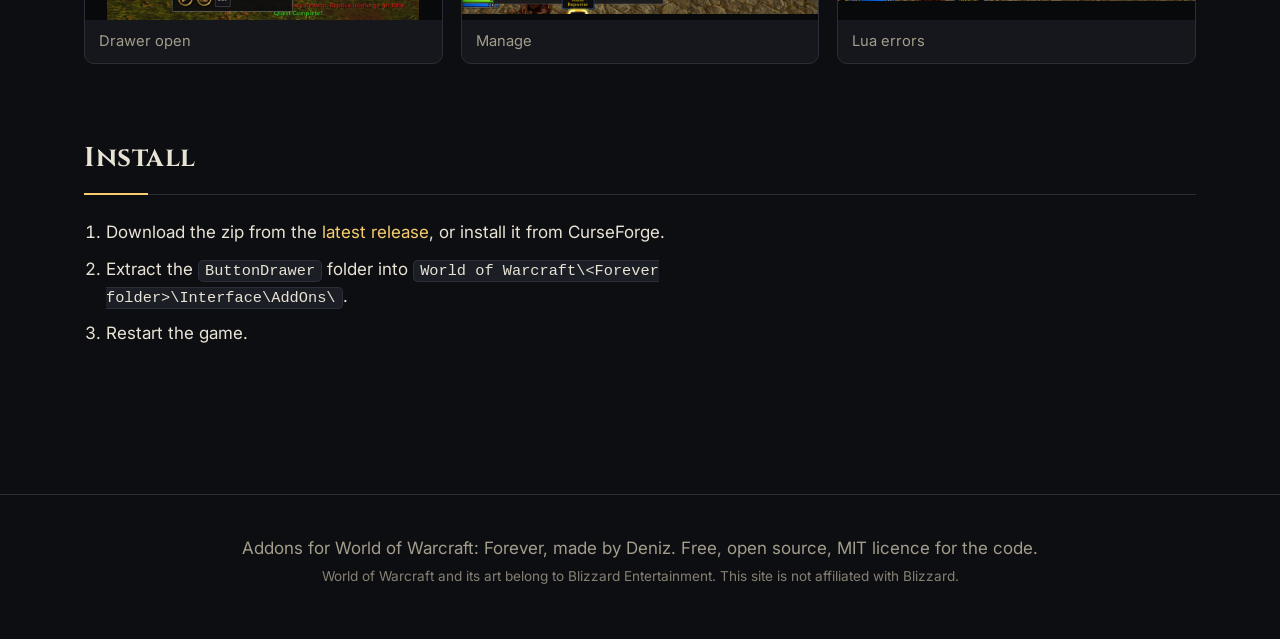
==== commit bb266c92: "Button Drawer 1.2.2 Co-Authored-By: Claude Opus 5.5 <noreply@anthropic.com>" ====
--- a/addons/button-drawer.html
+++ b/addons/button-drawer.html
@@ -32,13 +32,13 @@
       <p class="kind">Minimap · WoW: Forever</p>
       <h1>Button Drawer</h1>
       <p class="lead">One minimap button that holds every addon&#x27;s minimap button and folds them out on click. Includes a Lua error button.</p>
-      <div class="buttons"><a class="btn primary" href="https://github.com/DenoHearth/ButtonDrawer/releases/latest">Download v1.2.1</a><a class="btn" href="https://www.curseforge.com/projects/1728651">CurseForge</a><a class="btn" href="https://github.com/DenoHearth/ButtonDrawer">Source on GitHub</a></div>
+      <div class="buttons"><a class="btn primary" href="https://github.com/DenoHearth/ButtonDrawer/releases/latest">Download v1.2.2</a><a class="btn" href="https://www.curseforge.com/projects/1728651">CurseForge</a><a class="btn" href="https://github.com/DenoHearth/ButtonDrawer">Source on GitHub</a></div>
     </div>
   </section>
   <p class="intro">Addon minimap buttons are taken off the minimap and parked in a drawer behind a single button. Click that button and they fold out in a grid; click it again and they fold back in. The drawer stays open until you close it.</p>
   <section>
     <h2>What it does</h2>
-    <ul class="features"><li><h3>One button instead of many</h3><p>Takes every addon button on the minimap: LibDBIcon buttons, buttons with the usual minimap-button names, and any other small clickable button an addon hangs on the minimap, whatever it is called. Blizzard&#x27;s own minimap controls and map pins are left alone. Opening the drawer looks again, so a button created late is picked up too.</p></li><li><h3>Buttons stay put</h3><p>When an addon tries to move its button back onto the minimap, Button Drawer puts it back in the drawer.</p></li><li><h3>Built-in Lua error button</h3><p>The first cell of the drawer is an error button: grey when there are no errors, red with a count when there are. The count also shows as a badge on the drawer button. Errors are deduplicated and kept in a window with copyable text (Select all / Clear / Close). It replaces the default error popup.</p></li><li><h3>Movable</h3><p>Drag the drawer button around the minimap; the position is saved.</p></li><li><h3>Manage window</h3><p>The Set cell in the drawer (or <code>/bd config</code>) lists every button with On, Up and Down, and sets icon size, columns and opening on mouse-over. No dragging needed.</p></li><li><h3>Opens the right way</h3><p>The drawer folds out away from the nearest screen edges.</p></li><li><h3>Standalone</h3><p>No libraries, no dependencies.</p></li></ul>
+    <ul class="features"><li><h3>One button instead of many</h3><p>Takes every addon button on the minimap: LibDBIcon buttons, buttons with the usual minimap-button names, and any other small clickable button an addon hangs on the minimap, whatever it is called. Blizzard&#x27;s own minimap controls and map pins are left alone. Opening the drawer looks again, so a button created late is picked up too.</p></li><li><h3>Buttons stay put</h3><p>When an addon tries to move its button back onto the minimap, Button Drawer puts it back in the drawer.</p></li><li><h3>Built-in Lua error button</h3><p>The first cell of the drawer is an error button: grey when there are no errors, red with a count when there are. The count also shows as a badge on the drawer button. Errors are deduplicated and kept in a window, one at a time (Previous / Next), with Mark (this one) and Mark All (every error) for one Ctrl+C, Clear and Close. Errors survive a /reload. It replaces the default error popup.</p></li><li><h3>Movable</h3><p>Drag the drawer button around the minimap; the position is saved.</p></li><li><h3>Manage window</h3><p>The Set cell in the drawer (or <code>/bd config</code>) lists every button with On, Up and Down, and sets icon size, columns and opening on mouse-over. No dragging needed.</p></li><li><h3>Opens the right way</h3><p>The drawer folds out away from the nearest screen edges.</p></li><li><h3>Standalone</h3><p>No libraries, no dependencies.</p></li></ul>
   </section>
   <section>
     <h2>Pictures</h2>
